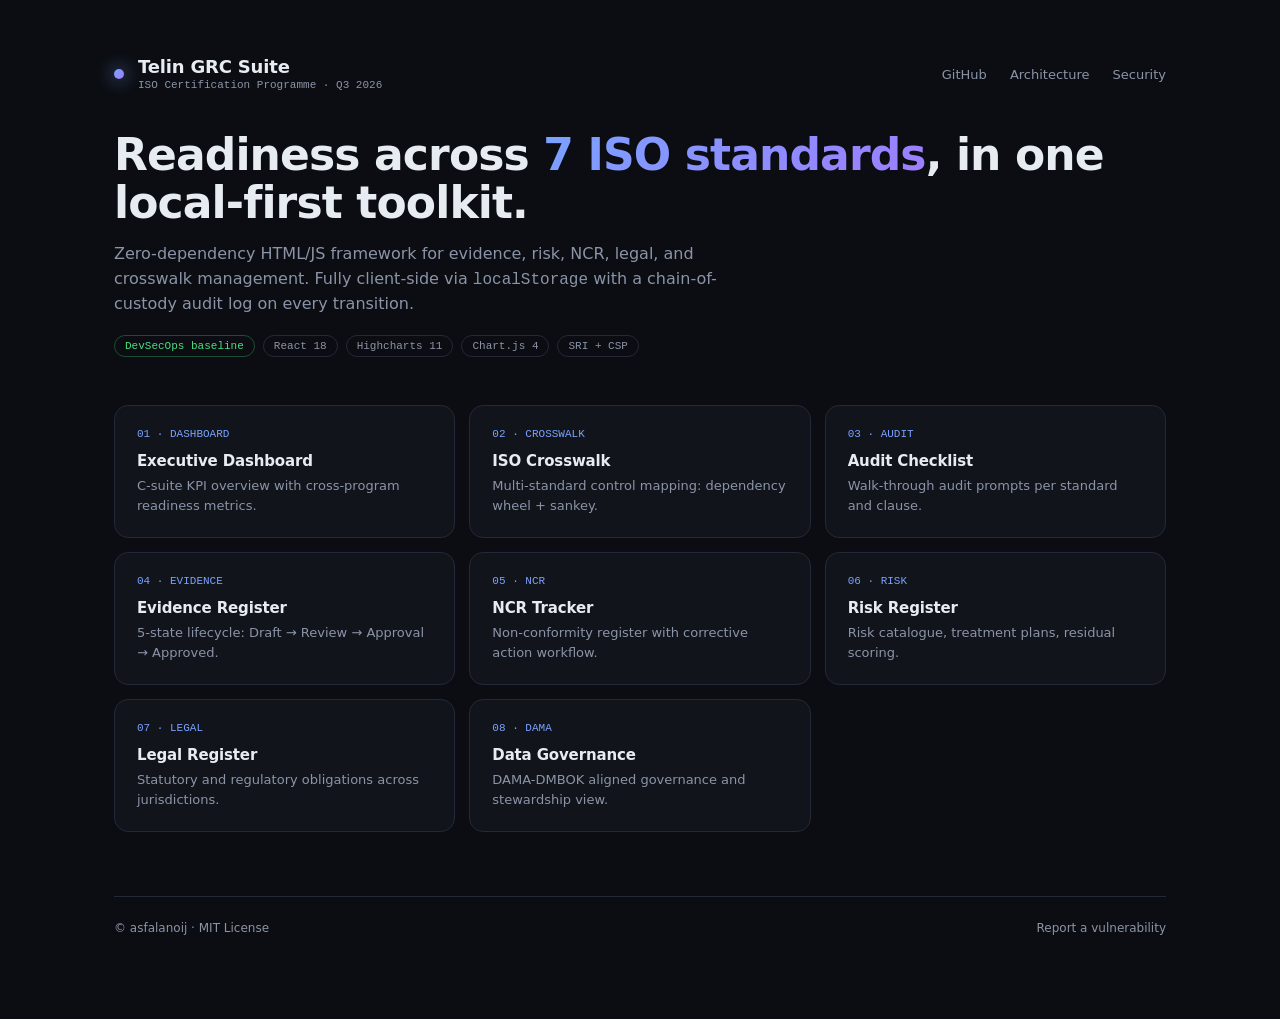
==== index.html @ 4fdbf073 "feat(deploy): GitHub Pages landing + workflow - index.html: minimalist landing linking to all 8 GRC " ====
<!DOCTYPE html>
<html lang="en">
<head>
<meta charset="UTF-8" />
<meta http-equiv="Content-Security-Policy" content="default-src 'self'; script-src 'self' 'unsafe-inline'; style-src 'self' https://fonts.googleapis.com 'unsafe-inline'; font-src 'self' https://fonts.gstatic.com data:; img-src 'self' data: https:; connect-src 'self'; object-src 'none'; base-uri 'self'; frame-ancestors 'self'; form-action 'self'" />
<meta http-equiv="X-Content-Type-Options" content="nosniff" />
<meta name="referrer" content="strict-origin-when-cross-origin" />
<meta http-equiv="Permissions-Policy" content="geolocation=(), microphone=(), camera=()" />
<meta name="viewport" content="width=device-width, initial-scale=1.0" />
<title>Telin GRC Suite — ISO Certification Programme 2026</title>
<link rel="preconnect" href="https://fonts.googleapis.com" />
<link rel="preconnect" href="https://fonts.gstatic.com" crossorigin />
<link href="https://fonts.googleapis.com/css2?family=Plus+Jakarta+Sans:wght@400;500;600;700;800&family=Inter:wght@400;500;600&family=DM+Mono:wght@400;500&display=swap" rel="stylesheet" />
<style>
  :root {
    --bg: #0b0d12;
    --panel: #11141b;
    --panel-2: #161a23;
    --border: #232938;
    --fg: #e7ecf3;
    --muted: #8b94a7;
    --accent: #7aa2ff;
    --accent-2: #9d7dff;
    --good: #4ade80;
  }
  * { box-sizing: border-box; }
  html, body { margin: 0; padding: 0; background: var(--bg); color: var(--fg); font-family: 'Plus Jakarta Sans', system-ui, sans-serif; -webkit-font-smoothing: antialiased; }
  .wrap { max-width: 1100px; margin: 0 auto; padding: 56px 24px 80px; }
  header { display: flex; align-items: center; justify-content: space-between; gap: 24px; margin-bottom: 40px; flex-wrap: wrap; }
  .brand { display: flex; align-items: center; gap: 14px; }
  .brand .dot { width: 10px; height: 10px; border-radius: 50%; background: linear-gradient(135deg, var(--accent), var(--accent-2)); box-shadow: 0 0 18px var(--accent); }
  .brand h1 { font-size: 18px; font-weight: 700; margin: 0; letter-spacing: -0.01em; }
  .brand .tag { font-family: 'DM Mono', monospace; font-size: 11px; color: var(--muted); margin-top: 2px; }
  nav a { color: var(--muted); text-decoration: none; font-size: 13px; margin-left: 18px; transition: color .15s; }
  nav a:hover { color: var(--fg); }
  .hero { margin: 24px 0 48px; }
  .hero h2 { font-size: clamp(28px, 4vw, 44px); line-height: 1.1; margin: 0 0 14px; letter-spacing: -0.02em; font-weight: 800; }
  .hero h2 span { background: linear-gradient(135deg, var(--accent), var(--accent-2)); -webkit-background-clip: text; background-clip: text; color: transparent; }
  .hero p { color: var(--muted); font-size: 16px; max-width: 620px; line-height: 1.55; margin: 0; }
  .badges { margin-top: 18px; display: flex; gap: 8px; flex-wrap: wrap; }
  .badge { font-family: 'DM Mono', monospace; font-size: 11px; padding: 4px 10px; border: 1px solid var(--border); border-radius: 999px; color: var(--muted); }
  .badge.good { color: var(--good); border-color: rgba(74, 222, 128, 0.3); }
  .grid { display: grid; grid-template-columns: repeat(auto-fill, minmax(260px, 1fr)); gap: 14px; }
  .card { display: block; padding: 22px; background: var(--panel); border: 1px solid var(--border); border-radius: 14px; text-decoration: none; color: inherit; transition: transform .12s, border-color .12s, background .12s; }
  .card:hover { transform: translateY(-2px); border-color: var(--accent); background: var(--panel-2); }
  .card h3 { margin: 0 0 6px; font-size: 15px; font-weight: 600; letter-spacing: -0.01em; }
  .card p { margin: 0; font-size: 13px; color: var(--muted); line-height: 1.5; }
  .card .icon { font-family: 'DM Mono', monospace; font-size: 11px; color: var(--accent); margin-bottom: 12px; display: block; }
  footer { margin-top: 64px; padding-top: 24px; border-top: 1px solid var(--border); display: flex; justify-content: space-between; align-items: center; gap: 16px; flex-wrap: wrap; font-size: 12px; color: var(--muted); }
  footer a { color: var(--muted); text-decoration: none; }
  footer a:hover { color: var(--fg); }
</style>
</head>
<body>
<div class="wrap">
  <header>
    <div class="brand">
      <span class="dot"></span>
      <div>
        <h1>Telin GRC Suite</h1>
        <div class="tag">ISO Certification Programme · Q3 2026</div>
      </div>
    </div>
    <nav>
      <a href="https://github.com/asfalanoij/iso" target="_blank" rel="noopener">GitHub</a>
      <a href="Architecture.md">Architecture</a>
      <a href="SECURITY.md">Security</a>
    </nav>
  </header>

  <section class="hero">
    <h2>Readiness across <span>7 ISO standards</span>, in one local-first toolkit.</h2>
    <p>Zero-dependency HTML/JS framework for evidence, risk, NCR, legal, and crosswalk management. Fully client-side via <code>localStorage</code> with a chain-of-custody audit log on every transition.</p>
    <div class="badges">
      <span class="badge good">DevSecOps baseline</span>
      <span class="badge">React 18</span>
      <span class="badge">Highcharts 11</span>
      <span class="badge">Chart.js 4</span>
      <span class="badge">SRI + CSP</span>
    </div>
  </section>

  <section class="grid">
    <a class="card" href="Dashboard.html"><span class="icon">01 · DASHBOARD</span><h3>Executive Dashboard</h3><p>C-suite KPI overview with cross-program readiness metrics.</p></a>
    <a class="card" href="ISO%20Crosswalk.html"><span class="icon">02 · CROSSWALK</span><h3>ISO Crosswalk</h3><p>Multi-standard control mapping: dependency wheel + sankey.</p></a>
    <a class="card" href="Audit%20Checklist.html"><span class="icon">03 · AUDIT</span><h3>Audit Checklist</h3><p>Walk-through audit prompts per standard and clause.</p></a>
    <a class="card" href="Evidence%20Register.html"><span class="icon">04 · EVIDENCE</span><h3>Evidence Register</h3><p>5-state lifecycle: Draft → Review → Approval → Approved.</p></a>
    <a class="card" href="NCR%20Tracker.html"><span class="icon">05 · NCR</span><h3>NCR Tracker</h3><p>Non-conformity register with corrective action workflow.</p></a>
    <a class="card" href="Risk%20Register.html"><span class="icon">06 · RISK</span><h3>Risk Register</h3><p>Risk catalogue, treatment plans, residual scoring.</p></a>
    <a class="card" href="Legal%20Register.html"><span class="icon">07 · LEGAL</span><h3>Legal Register</h3><p>Statutory and regulatory obligations across jurisdictions.</p></a>
    <a class="card" href="Data%20Governance.html"><span class="icon">08 · DAMA</span><h3>Data Governance</h3><p>DAMA-DMBOK aligned governance and stewardship view.</p></a>
  </section>

  <footer>
    <div>© asfalanoij · MIT License</div>
    <div><a href="https://github.com/asfalanoij/iso/security/advisories/new">Report a vulnerability</a></div>
  </footer>
</div>
</body>
</html>
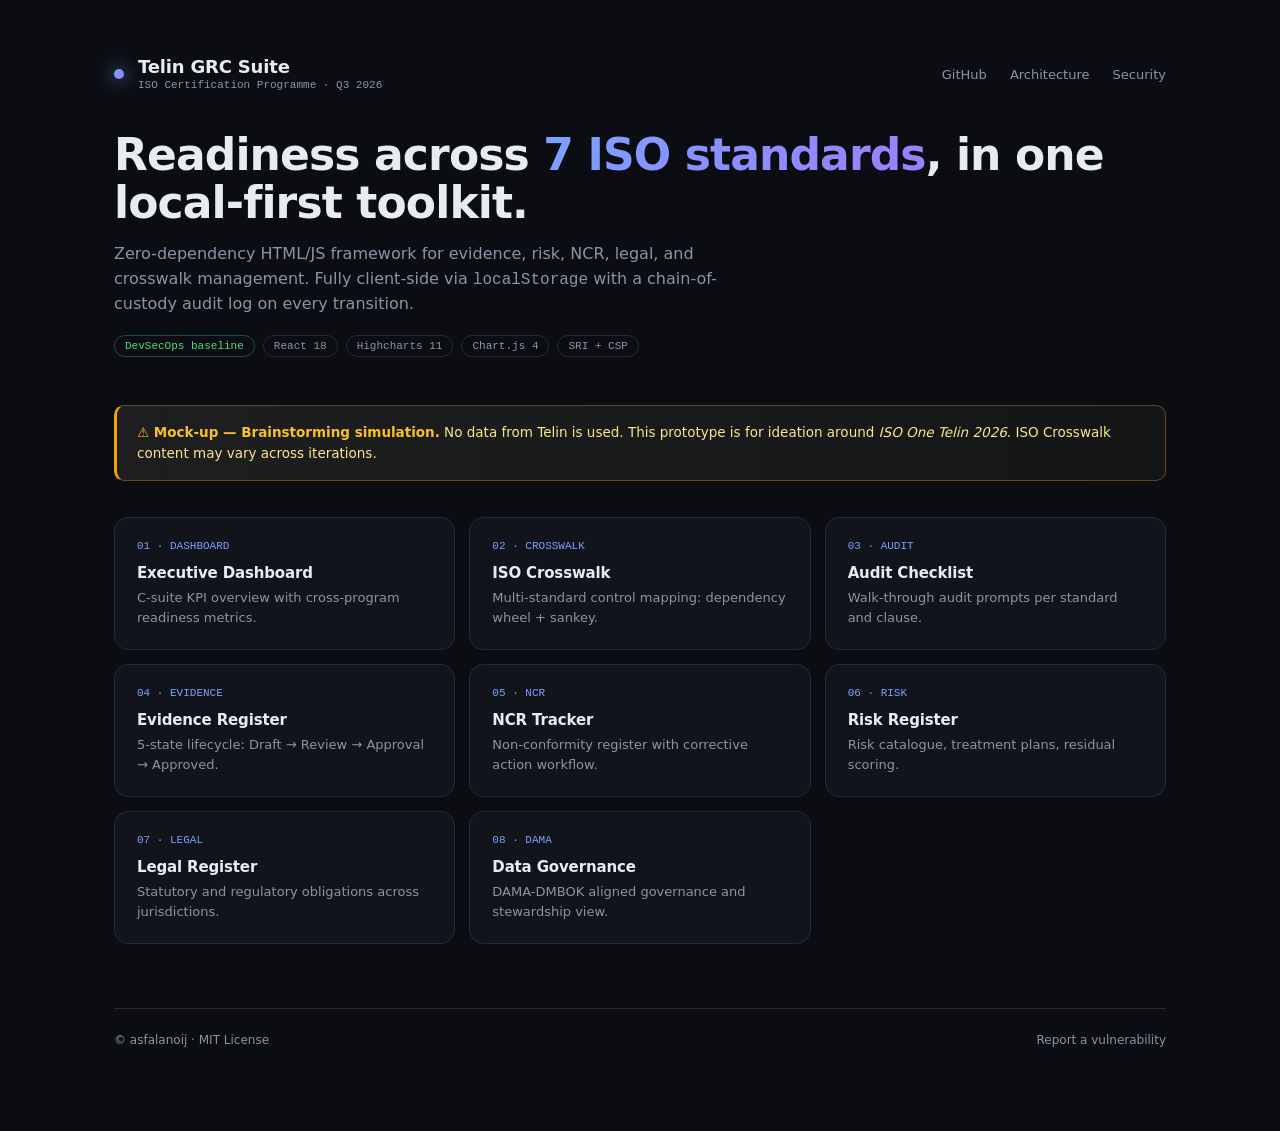
==== commit cd1a3d60: "docs(disclaimer): mock-up notice on index + sticky banner on all modules - index.html: amber notice " ====
--- a/index.html
+++ b/index.html
@@ -80,6 +80,11 @@
     </div>
   </section>
 
+  <section style="margin: 0 0 36px; padding: 16px 20px; background: linear-gradient(90deg, rgba(254,243,199,.08), rgba(253,230,138,.04)); border: 1px solid rgba(245,158,11,.35); border-left: 3px solid #f59e0b; border-radius: 10px; color: #fde68a; font-size: 13.5px; line-height: 1.55;">
+    <strong style="color: #fbbf24;">⚠ Mock-up — Brainstorming simulation.</strong>
+    No data from Telin is used. This prototype is for ideation around <em>ISO One Telin 2026</em>. ISO Crosswalk content may vary across iterations.
+  </section>
+
   <section class="grid">
     <a class="card" href="Dashboard.html"><span class="icon">01 · DASHBOARD</span><h3>Executive Dashboard</h3><p>C-suite KPI overview with cross-program readiness metrics.</p></a>
     <a class="card" href="ISO%20Crosswalk.html"><span class="icon">02 · CROSSWALK</span><h3>ISO Crosswalk</h3><p>Multi-standard control mapping: dependency wheel + sankey.</p></a>
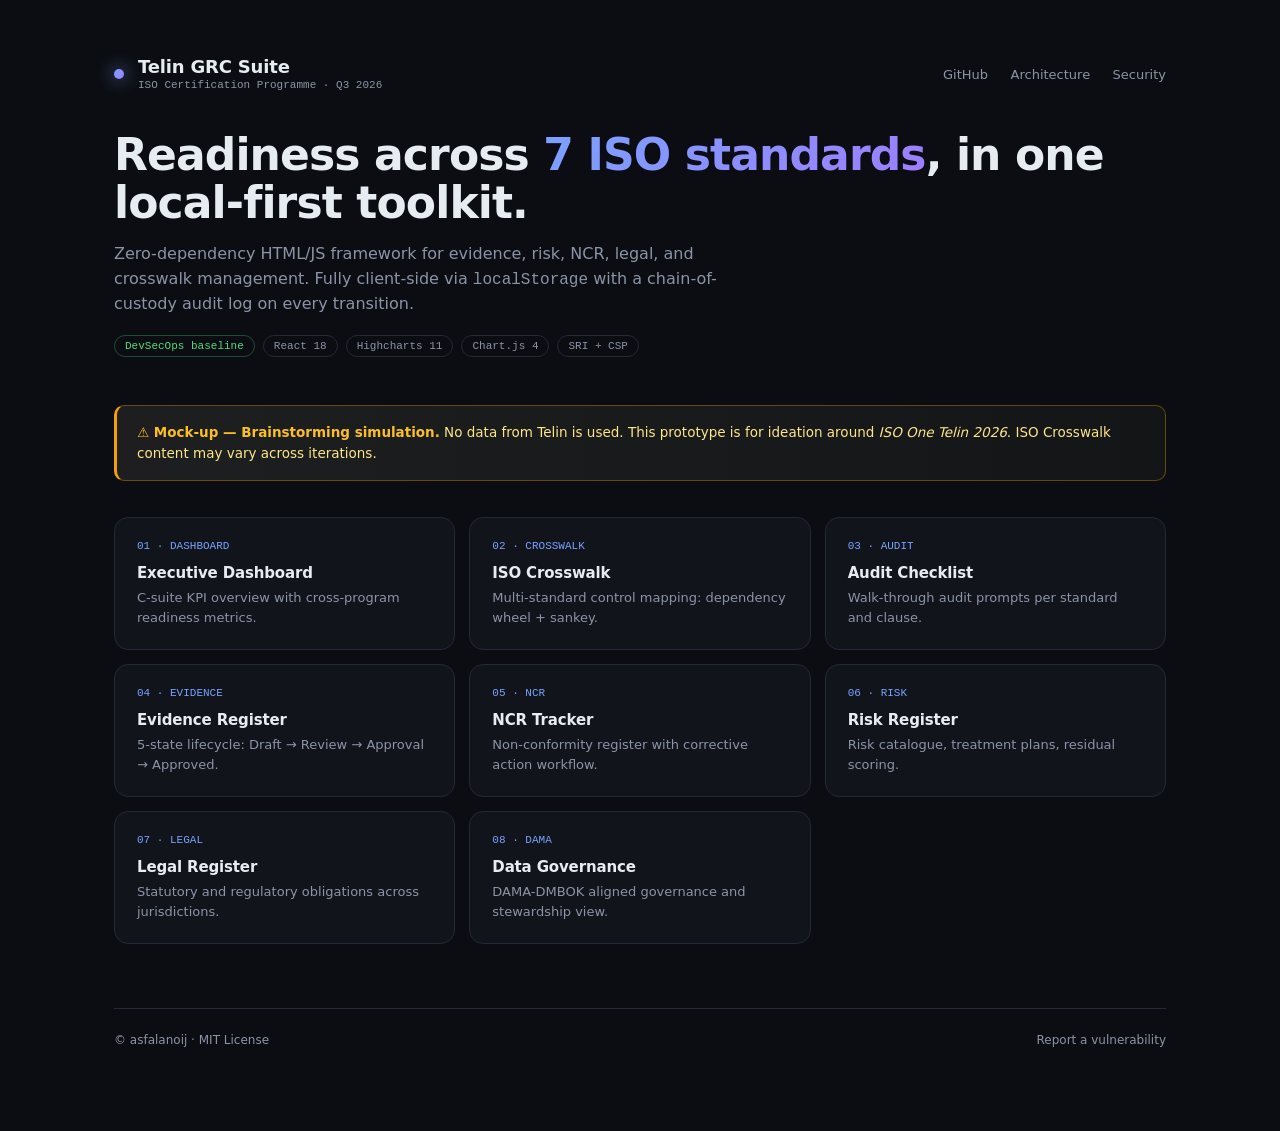
==== commit 2cfe4db5: "feat(ui): Sprint 3 — ⌘K command palette + mobile drawer + Cmd+K hint chip Sprint 3 of "super-nice UX" ====
--- a/index.html
+++ b/index.html
@@ -6,6 +6,7 @@
 <meta http-equiv="X-Content-Type-Options" content="nosniff" />
 <meta name="referrer" content="strict-origin-when-cross-origin" />
 <meta http-equiv="Permissions-Policy" content="geolocation=(), microphone=(), camera=()" />
+<link rel="stylesheet" href="theme.css" />
 <meta name="viewport" content="width=device-width, initial-scale=1.0" />
 <title>Telin GRC Suite — ISO Certification Programme 2026</title>
 <link rel="preconnect" href="https://fonts.googleapis.com" />
@@ -50,6 +51,8 @@
   footer a { color: var(--muted); text-decoration: none; }
   footer a:hover { color: var(--fg); }
 </style>
+<script src="data/iso.js"></script>
+<script src="components/cmdk.js" defer></script>
 </head>
 <body>
 <div class="wrap">
--- a/theme.css
+++ b/theme.css
@@ -0,0 +1,363 @@
+/* Telin GRC Suite — shared design tokens + global layout
+   Loaded by every page as <link rel="stylesheet" href="theme.css">.
+
+   What lives here:
+   - Color, typography, radius, shadow tokens (single source)
+   - Reset + base typography
+   - Fixed left sidebar layout (.app-sidebar, .app-main)
+   - Mobile breakpoint: hide sidebar under 900px
+
+   What does NOT live here:
+   - Page-specific component styles (still in each page's <style>)
+   - Module-specific layouts
+*/
+
+/* ── Design tokens ────────────────────────────────────────────────── */
+:root {
+  /* Brand */
+  --red: #E2001A;
+  --red-light: #FFF1F2;
+  --red-mid: #FECDCD;
+  --navy: #0D1B2A;
+
+  /* Neutrals */
+  --gray-50:  #f7f7f5;
+  --gray-100: #f1f1f0;
+  --gray-200: #e9ecef;
+  --gray-300: #dee2e6;
+  --gray-400: #ced4da;
+  --gray-500: #868685;
+  --gray-600: #6C757D;
+  --gray-700: #37352f;
+  --gray-800: #212529;
+  --gray-900: #050505;
+
+  /* Status */
+  --green: #16A34A;
+  --green-light: #DCFCE7;
+  --amber: #D97706;
+  --amber-light: #FEF3C7;
+  --blue: #2563EB;
+  --blue-light: #EFF6FF;
+
+  /* Type */
+  --font: 'Plus Jakarta Sans', system-ui, -apple-system, sans-serif;
+  --mono: 'DM Mono', ui-monospace, monospace;
+
+  /* Layout */
+  --sidebar-w: 240px;
+
+  /* Surfaces */
+  --shadow-sm: 0 1px 2px rgba(15, 15, 15, 0.08);
+  --shadow:    0 1px 3px rgba(15, 15, 15, 0.10);
+  --shadow-md: 0 4px 6px -1px rgba(15, 15, 15, 0.10), 0 2px 4px -1px rgba(15, 15, 15, 0.06);
+
+  /* Radii */
+  --radius: 6px;
+  --radius-pill: 9999px;
+  --radius-lg: 10px;
+
+  /* Glass */
+  --glass-bg: #fff;
+  --glass-border: var(--gray-200);
+}
+
+/* ── Reset (idempotent — pages may include their own resets) ──────── */
+*, *::before, *::after { box-sizing: border-box; }
+html, body { height: 100%; }
+body {
+  margin: 0;
+  font-family: var(--font);
+  background: var(--gray-50);
+  color: var(--gray-900);
+  font-size: 14px;
+  -webkit-font-smoothing: antialiased;
+}
+
+/* ── Shared layout for module pages ───────────────────────────────── */
+/* Pages opt in by adding `<aside id="app-sidebar">` + wrapping content in `<main class="app-main">`.
+   Sidebar is position: fixed so existing page layouts don't need to change. */
+.app-sidebar {
+  position: fixed;
+  top: 0; left: 0; bottom: 0;
+  width: var(--sidebar-w);
+  background: var(--navy);
+  color: rgba(255, 255, 255, 0.6);
+  display: flex;
+  flex-direction: column;
+  z-index: 100;
+  font-family: var(--font);
+}
+.app-sidebar__brand {
+  display: flex; align-items: center; gap: 10px;
+  padding: 22px 18px 16px;
+  border-bottom: 1px solid rgba(255, 255, 255, 0.08);
+}
+.app-sidebar__logo {
+  width: 34px; height: 34px;
+  background: var(--red);
+  border-radius: 8px;
+  display: flex; align-items: center; justify-content: center;
+  color: #fff; font-weight: 800; font-size: 15px; letter-spacing: -0.5px;
+}
+.app-sidebar__title    { color: #fff; font-weight: 700; font-size: 14px; line-height: 1.2; }
+.app-sidebar__subtitle { color: rgba(255, 255, 255, 0.45); font-size: 11px; line-height: 1.3; margin-top: 2px; }
+
+.app-sidebar__section-title {
+  font-size: 10px; font-weight: 700; letter-spacing: 0.5px; text-transform: uppercase;
+  color: rgba(255, 255, 255, 0.3);
+  padding: 14px 18px 6px;
+}
+.app-sidebar__nav { padding: 8px 10px; flex: 1; overflow-y: auto; }
+.app-sidebar__link {
+  display: flex; align-items: center; gap: 10px;
+  padding: 8px 10px;
+  border-radius: 6px;
+  color: rgba(255, 255, 255, 0.55);
+  font-size: 13px;
+  text-decoration: none;
+  margin-bottom: 1px;
+  transition: background 0.12s, color 0.12s;
+  cursor: pointer;
+}
+.app-sidebar__link:hover {
+  background: rgba(255, 255, 255, 0.06);
+  color: rgba(255, 255, 255, 0.9);
+}
+.app-sidebar__link[aria-current="page"] {
+  background: rgba(226, 0, 26, 0.18);
+  color: #FF6B7A;
+  font-weight: 600;
+}
+.app-sidebar__icon { font-size: 15px; width: 18px; text-align: center; flex-shrink: 0; }
+
+.app-sidebar__footer {
+  padding: 10px 18px 14px;
+  border-top: 1px solid rgba(255, 255, 255, 0.08);
+  font-size: 10px;
+  color: rgba(255, 255, 255, 0.25);
+}
+
+/* Main content next to the fixed sidebar */
+.app-main {
+  margin-left: var(--sidebar-w);
+  min-height: 100vh;
+}
+
+/* ── Mobile: sidebar becomes slide-in drawer + hamburger ─────────── */
+.app-sidebar { transition: transform 0.22s ease; }
+.app-sidebar-hamburger {
+  display: none;
+  position: fixed;
+  top: 12px; left: 12px;
+  width: 40px; height: 40px;
+  background: var(--navy);
+  color: #fff;
+  border: 1px solid rgba(255, 255, 255, 0.12);
+  border-radius: 8px;
+  z-index: 102;
+  font-size: 18px;
+  align-items: center; justify-content: center;
+  box-shadow: var(--shadow);
+  cursor: pointer;
+}
+.app-sidebar-backdrop {
+  display: none;
+  position: fixed;
+  inset: 0;
+  background: rgba(13, 27, 42, 0.55);
+  z-index: 99;
+  opacity: 0;
+  transition: opacity 0.18s ease;
+}
+.app-sidebar.is-open + .app-sidebar-backdrop { display: block; opacity: 1; }
+
+@media (max-width: 900px) {
+  .app-sidebar {
+    transform: translateX(-100%);
+    box-shadow: var(--shadow-md);
+  }
+  .app-sidebar.is-open { transform: translateX(0); }
+  .app-main { margin-left: 0; padding-top: 60px; /* clear hamburger */ }
+  .app-sidebar-hamburger { display: inline-flex; }
+}
+
+/* ── Cmd+K hint chip in sidebar footer ───────────────────────────── */
+.app-cmdk-hint {
+  display: inline-flex;
+  align-items: center;
+  gap: 6px;
+  padding: 6px 10px;
+  background: rgba(255, 255, 255, 0.04);
+  border: 1px solid rgba(255, 255, 255, 0.08);
+  border-radius: 6px;
+  color: rgba(255, 255, 255, 0.55);
+  font-size: 11px;
+  font-family: var(--font);
+  cursor: pointer;
+  transition: background 0.12s, color 0.12s;
+}
+.app-cmdk-hint:hover {
+  background: rgba(255, 255, 255, 0.08);
+  color: rgba(255, 255, 255, 0.9);
+}
+.app-cmdk-hint kbd {
+  font-family: var(--mono);
+  font-size: 10px;
+  padding: 2px 5px;
+  background: rgba(255, 255, 255, 0.08);
+  border: 1px solid rgba(255, 255, 255, 0.12);
+  border-radius: 3px;
+  color: rgba(255, 255, 255, 0.85);
+}
+
+/* ── Cmd+K palette modal ─────────────────────────────────────────── */
+.app-cmdk-backdrop {
+  display: none;
+  position: fixed;
+  inset: 0;
+  background: rgba(13, 27, 42, 0.45);
+  backdrop-filter: blur(2px);
+  z-index: 1000;
+  align-items: flex-start;
+  justify-content: center;
+  padding: 12vh 20px 20px;
+  opacity: 0;
+  transition: opacity 0.15s ease;
+}
+.app-cmdk-backdrop.is-open { display: flex; opacity: 1; }
+
+.app-cmdk-modal {
+  width: 100%;
+  max-width: 620px;
+  background: #fff;
+  border: 1px solid var(--gray-200);
+  border-radius: 12px;
+  box-shadow: 0 20px 50px -10px rgba(15, 15, 15, 0.30), 0 8px 16px -4px rgba(15, 15, 15, 0.12);
+  overflow: hidden;
+  display: flex;
+  flex-direction: column;
+  max-height: 70vh;
+  font-family: var(--font);
+}
+
+.app-cmdk-input-wrap {
+  display: flex;
+  align-items: center;
+  gap: 10px;
+  padding: 12px 16px;
+  border-bottom: 1px solid var(--gray-100);
+}
+.app-cmdk-prompt {
+  font-family: var(--mono);
+  font-size: 11px;
+  font-weight: 700;
+  color: var(--gray-500);
+  background: var(--gray-100);
+  padding: 4px 8px;
+  border-radius: 4px;
+  letter-spacing: 0.4px;
+}
+.app-cmdk-input {
+  flex: 1;
+  border: 0;
+  outline: 0;
+  background: transparent;
+  font-size: 15px;
+  color: var(--gray-900);
+  font-family: var(--font);
+  padding: 4px 0;
+}
+.app-cmdk-input::placeholder { color: var(--gray-500); }
+.app-cmdk-hint-key {
+  font-family: var(--mono);
+  font-size: 10px;
+  padding: 3px 6px;
+  background: var(--gray-100);
+  color: var(--gray-600);
+  border-radius: 4px;
+  letter-spacing: 0.3px;
+}
+
+.app-cmdk-list {
+  overflow-y: auto;
+  padding: 6px;
+  flex: 1;
+}
+.app-cmdk-item {
+  display: flex;
+  align-items: center;
+  gap: 12px;
+  width: 100%;
+  padding: 9px 10px;
+  border: 0;
+  border-radius: 6px;
+  background: transparent;
+  text-align: left;
+  cursor: pointer;
+  transition: background 0.08s;
+}
+.app-cmdk-item.is-active { background: var(--blue-light); }
+.app-cmdk-item-icon {
+  width: 26px; height: 26px;
+  display: inline-flex; align-items: center; justify-content: center;
+  background: var(--gray-100);
+  border-radius: 6px;
+  color: var(--gray-700);
+  font-size: 13px; font-weight: 600;
+  flex-shrink: 0;
+}
+.app-cmdk-item--page      .app-cmdk-item-icon { background: #FEE2E2; color: var(--red); }
+.app-cmdk-item--clause    .app-cmdk-item-icon { background: #DBEAFE; color: var(--blue); }
+.app-cmdk-item--standard  .app-cmdk-item-icon { background: var(--green-light); color: var(--green); }
+.app-cmdk-item--extension .app-cmdk-item-icon { background: var(--amber-light); color: var(--amber); }
+.app-cmdk-item-body { display: flex; flex-direction: column; min-width: 0; flex: 1; }
+.app-cmdk-item-title {
+  font-size: 13.5px; font-weight: 600; color: var(--gray-900);
+  overflow: hidden; text-overflow: ellipsis; white-space: nowrap;
+}
+.app-cmdk-item-sub {
+  font-size: 11.5px; color: var(--gray-600); margin-top: 2px;
+  overflow: hidden; text-overflow: ellipsis; white-space: nowrap;
+}
+.app-cmdk-item-kind {
+  font-family: var(--mono);
+  font-size: 10px;
+  color: var(--gray-500);
+  text-transform: uppercase;
+  letter-spacing: 0.5px;
+  flex-shrink: 0;
+}
+.app-cmdk-empty {
+  padding: 32px 16px;
+  text-align: center;
+  color: var(--gray-500);
+  font-size: 13px;
+}
+
+.app-cmdk-foot {
+  display: flex;
+  gap: 16px;
+  padding: 10px 16px;
+  border-top: 1px solid var(--gray-100);
+  font-size: 11px;
+  color: var(--gray-500);
+}
+.app-cmdk-foot kbd {
+  font-family: var(--mono);
+  font-size: 10px;
+  padding: 2px 5px;
+  background: var(--gray-100);
+  border: 1px solid var(--gray-200);
+  border-radius: 3px;
+  margin-right: 4px;
+  color: var(--gray-700);
+}
+
+/* ── Scrollbar polish ─────────────────────────────────────────────── */
+::-webkit-scrollbar { width: 8px; height: 8px; }
+::-webkit-scrollbar-track { background: transparent; }
+::-webkit-scrollbar-thumb { background: var(--gray-300); border-radius: 4px; }
+::-webkit-scrollbar-thumb:hover { background: var(--gray-400); }
+.app-sidebar ::-webkit-scrollbar-thumb { background: rgba(255, 255, 255, 0.1); }
+.app-sidebar ::-webkit-scrollbar-thumb:hover { background: rgba(255, 255, 255, 0.2); }
